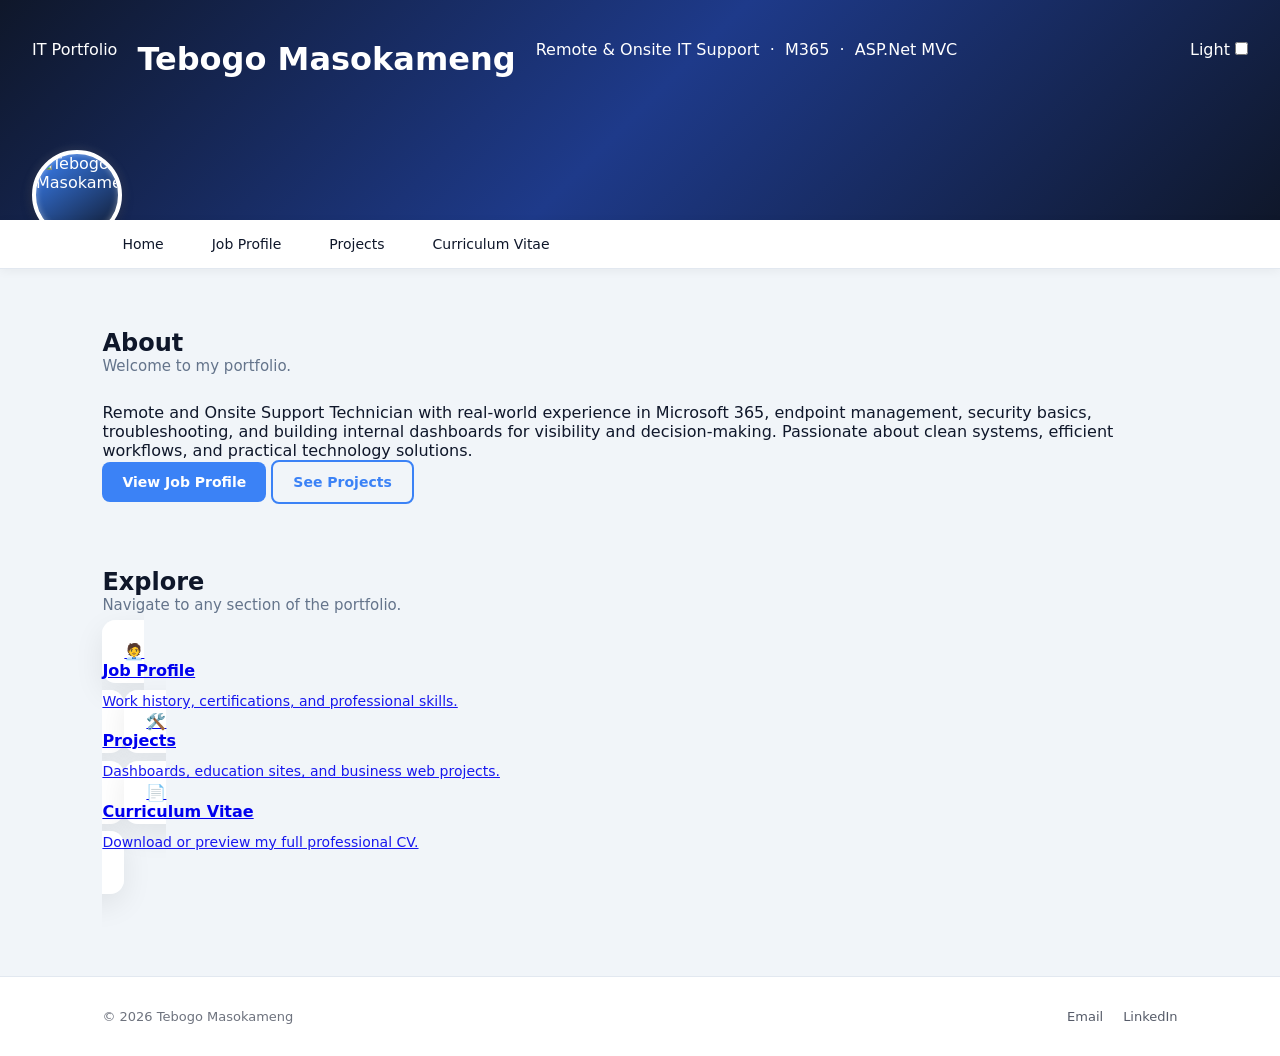
==== index.html @ 049979c5 "Update index.html" ====
<!DOCTYPE html>
<html lang="en">
<head>
  <meta charset="UTF-8" />
  <meta name="viewport" content="width=device-width, initial-scale=1.0" />
  <title>Tebogo Masokameng | IT Portfolio</title>
  <link rel="stylesheet" href="style.css" />
</head>
<body>

  <!-- BANNER -->
  <header class="banner">
    <div class="banner-overlay">
      <div class="banner-content">
        <span class="banner-label">IT Portfolio</span>
        <h1>Tebogo Masokameng</h1>
        <p class="banner-subtitle">Remote &amp; Onsite IT Support &nbsp;·&nbsp; M365 &nbsp;·&nbsp; ASP.Net MVC</p>
      </div>

      <!-- Theme Toggle -->
      <div class="toggle-wrap">
        <span class="toggle-label">Light</span>
        <label class="theme-switch" aria-label="Toggle light mode">
          <input type="checkbox" id="themeToggle" />
          <span class="switch-track"></span>
          <span class="switch-thumb"></span>
        </label>
      </div>
    </div>

    <!-- Profile Picture -->
    <div class="profile-pic-wrap">
      <img src="assets/images/profile.jpg" alt="Tebogo Masokameng" class="profile-pic" />
    </div>
  </header>

  <!-- NAVIGATION -->
  <nav class="main-nav">
    <div class="nav-inner">
      <ul>
        <li><a href="index.html" class="active">Home</a></li>
        <li><a href="Job Profile.html">Job Profile</a></li>
        <li><a href="Projects.html">Projects</a></li>
        <li><a href="Curriculum Vitae.html">Curriculum Vitae</a></li>
      </ul>
    </div>
  </nav>

  <!-- MAIN -->
  <main>

    <!-- About -->
    <section class="section">
      <div class="section-header">
        <h2>About</h2>
        <div class="section-line"></div>
      </div>
      <p class="section-intro">Welcome to my portfolio.</p>

      <div class="about-card fade-in">
        <p>
          Remote and Onsite Support Technician with real-world experience in Microsoft 365,
          endpoint management, security basics, troubleshooting, and building internal dashboards
          for visibility and decision-making. Passionate about clean systems, efficient workflows,
          and practical technology solutions.
        </p>
        <div class="about-links">
          <a href="Job Profile.html" class="btn btn-primary">View Job Profile</a>
          <a href="Projects.html" class="btn btn-secondary">See Projects</a>
        </div>
      </div>
    </section>

    <!-- Quick Navigation -->
    <section class="section">
      <div class="section-header">
        <h2>Explore</h2>
        <div class="section-line"></div>
      </div>
      <p class="section-intro">Navigate to any section of the portfolio.</p>

      <div class="nav-cards">
        <a href="Job Profile.html" class="card nav-card fade-in">
          <span class="nav-card-icon">🧑‍💼</span>
          <h4>Job Profile</h4>
          <p>Work history, certifications, and professional skills.</p>
        </a>
        <a href="Projects.html" class="card nav-card fade-in">
          <span class="nav-card-icon">🛠️</span>
          <h4>Projects</h4>
          <p>Dashboards, education sites, and business web projects.</p>
        </a>
        <a href="Curriculum Vitae.html" class="card nav-card fade-in">
          <span class="nav-card-icon">📄</span>
          <h4>Curriculum Vitae</h4>
          <p>Download or preview my full professional CV.</p>
        </a>
      </div>
    </section>

  </main>

  <!-- FOOTER -->
  <footer>
    <div class="footer-content">
      <p>© 2026 Tebogo Masokameng</p>
      <div class="footer-links">
        <a href="mailto:tmasoks87@gmail.com">Email</a>
        <a href="https://linkedin.com/in/yourprofile" target="_blank">LinkedIn</a>
      </div>
    </div>
  </footer>

  <script src="script.js"></script>
</body>
</html>
---- style.css ----
:root {
  --bg-light: #f1f5f9;
  --bg-dark: #0b1220;
  --card-light: #ffffff;
  --card-dark: #141c2f;
  --text-light: #0f172a;
  --text-dark: #e5e7eb;
  --text-muted-light: #64748b;
  --text-muted-dark: #94a3b8;
  --accent: #3b82f6;
  --accent-hover: #2563eb;
  --accent-glow: rgba(59, 130, 246, 0.35);
  --border-light: #e2e8f0;
  --border-dark: #1e293b;
}

/* RESET */
* {
  margin: 0;
  padding: 0;
  box-sizing: border-box;
  font-family: "Segoe UI", system-ui, sans-serif;
}

html {
  scroll-behavior: smooth;
}

body {
  background: var(--bg-light);
  color: var(--text-light);
  transition: background 0.3s, color 0.3s;
}

body.dark {
  background: var(--bg-dark);
  color: var(--text-dark);
}

/* BANNER HEADER */
.banner {
  position: relative;
  height: 220px;
  background: linear-gradient(135deg, #0f172a, #1e3a8a, #0f172a);
  color: white;
}

.banner-overlay {
  position: relative;
  height: 100%;
  padding: 40px 32px 0 32px;
  display: flex;
  align-items: flex-start;
  justify-content: space-between;
}

.banner-content {
  display: flex;
  align-items: flex-start;
  gap: 20px;
}

.banner-text h1,
.banner-text span {
  opacity: 0;
}

/* ANIMATION */
@keyframes slideIn {
  0% { transform: translateY(20px); opacity: 0; }
  100% { transform: translateY(0); opacity: 1; }
}

.animate-slide {
  animation: slideIn 0.8s forwards;
}

.animate-slide.delay {
  animation-delay: 0.3s;
}

/* THEME TOGGLE */
.theme-toggle {
  background: rgba(255,255,255,0.2);
  border: 1px solid rgba(255,255,255,0.3);
  color: white;
  border-radius: 50%;
  padding: 8px 10px;
  cursor: pointer;
  font-size: 18px;
  transition: background 0.2s;
}

.theme-toggle:hover {
  background: rgba(255,255,255,0.3);
}

/* PROFILE PIC WITH SHIMMER */
.profile-pic {
  position: absolute;
  bottom: -20px;
  left: 32px;
  width: 90px;
  height: 90px;
  border-radius: 50%;
  object-fit: cover;
  border: 4px solid white;
  box-shadow:
    0 4px 12px rgba(0,0,0,0.3),
    inset 0 0 6px rgba(255,255,255,0.4),
    0 0 12px rgba(255,255,255,0.15);
  background: linear-gradient(145deg, #3b82f6, #0f172a);
  transition: transform 0.3s ease, box-shadow 0.3s ease;
}

.profile-pic:hover {
  transform: scale(1.1) rotate(3deg);
  box-shadow:
    0 4px 22px rgba(59, 130, 246, 0.7),
    inset 0 0 14px rgba(255,255,255,0.6),
    0 0 22px rgba(59,130,246,0.35);
}

/* NAVIGATION */
.main-nav {
  background: var(--card-light);
  border-bottom: 1px solid var(--border-light);
  padding: 0 8%;
  position: sticky;
  top: 0;
  z-index: 100;
  box-shadow: 0 2px 10px rgba(0,0,0,0.05);
}

body.dark .main-nav {
  background: var(--card-dark);
  border-bottom: 1px solid var(--border-dark);
  box-shadow: 0 2px 10px rgba(0,0,0,0.3);
}

.main-nav ul {
  display: flex;
  list-style: none;
  gap: 8px;
  padding: 0;
  margin: 0;
}

.main-nav a {
  display: block;
  padding: 16px 20px;
  text-decoration: none;
  color: var(--text-light);
  font-weight: 500;
  font-size: 14px;
  transition: color 0.2s, background 0.2s;
  border-radius: 8px 8px 0 0;
}

body.dark .main-nav a {
  color: var(--text-dark);
}

.main-nav a:hover {
  color: var(--accent);
  background: rgba(59, 130, 246, 0.08);
}

/* MAIN */
main {
  padding: 60px 8% 40px;
}

/* SECTION */
.section {
  margin-bottom: 64px;
}

.section > h2 {
  font-size: 24px;
  font-weight: 700;
  margin-bottom: 8px;
  color: var(--accent);
  letter-spacing: -0.5px;
}

.section-intro {
  font-size: 15px;
  color: var(--text-muted-light);
  margin-bottom: 28px;
}

body.dark .section-intro {
  color: var(--text-muted-dark);
}

/* SUBSECTION */
.subsection {
  margin-bottom: 36px;
}

.subsection h3 {
  font-size: 16px;
  font-weight: 600;
  margin-bottom: 16px;
  padding-bottom: 8px;
  border-bottom: 2px solid var(--border-light);
  color: var(--text-light);
}

body.dark .subsection h3 {
  border-bottom-color: var(--border-dark);
  color: var(--text-dark);
}

/* GRID */
.grid {
  display: grid;
  grid-template-columns: repeat(auto-fit, minmax(280px, 1fr));
  gap: 24px;
}

.grid-small {
  grid-template-columns: repeat(auto-fit, minmax(200px, 1fr));
}

/* CARD */
.card {
  background: var(--card-light);
  border-radius: 14px;
  padding: 22px;
  box-shadow:
    0 10px 30px rgba(0,0,0,0.08),
    inset 0 1px 0 rgba(255,255,255,0.6);
  transition: transform 0.2s, box-shadow 0.2s;
}

body.dark .card {
  background: var(--card-dark);
  box-shadow:
    0 10px 30px rgba(0,0,0,0.6),
    inset 0 1px 0 rgba(255,255,255,0.05);
}

.card:hover {
  transform: translateY(-4px);
  box-shadow:
    0 0 0 1px var(--accent),
    0 12px 40px var(--accent-glow);
}

.card h4 {
  margin-bottom: 10px;
  font-size: 16px;
  font-weight: 600;
}

.card p {
  font-size: 14px;
  line-height: 1.6;
  opacity: 0.9;
}

.card .meta {
  display: block;
  font-size: 13px;
  color: var(--text-muted-light);
  margin-bottom: 8px;
}

body.dark .card .meta {
  color: var(--text-muted-dark);
}

/* LINKS */
.card-links {
  margin-top: 14px;
  display: flex;
  flex-wrap: wrap;
  gap: 12px;
}

.card-links a {
  color: var(--accent);
  text-decoration: none;
  font-weight: 600;
  font-size: 14px;
  transition: color 0.2s;
}

.card-links a:hover {
  color: var(--accent-hover);
}

/* BUTTONS */
.btn {
  display: inline-flex;
  align-items: center;
  gap: 8px;
  padding: 12px 20px;
  border-radius: 8px;
  font-weight: 600;
  font-size: 14px;
  text-decoration: none;
  transition: all 0.2s;
}

.btn-primary {
  background: var(--accent);
  color: white;
}

.btn-primary:hover {
  background: var(--accent-hover);
  transform: translateY(-2px);
  box-shadow: 0 4px 12px var(--accent-glow);
}

.btn-secondary {
  background: transparent;
  color: var(--accent);
  border: 2px solid var(--accent);
}

.btn-secondary:hover {
  background: var(--accent);
  color: white;
}

/* CERTIFICATION CARDS */
.cert-card {
  text-align: center;
  padding: 28px 20px;
}

.cert-icon {
  font-size: 32px;
  margin-bottom: 12px;
}

.cert-card h4 {
  font-size: 14px;
  margin-bottom: 6px;
}

/* SKILLS */
.skills-grid {
  display: flex;
  flex-wrap: wrap;
  gap: 10px;
}

.skill-tag {
  background: var(--card-light);
  border: 1px solid var(--border-light);
  padding: 8px 16px;
  border-radius: 20px;
  font-size: 13px;
  font-weight: 500;
  transition: all 0.2s;
}

body.dark .skill-tag {
  background: var(--card-dark);
  border-color: var(--border-dark);
}

.skill-tag:hover {
  border-color: var(--accent);
  color: var(--accent);
  transform: translateY(-2px);
}

/* TIMELINE */
.timeline {
  position: relative;
  padding-left: 28px;
}

.timeline::before {
  content: '';
  position: absolute;
  left: 8px;
  top: 0;
  bottom: 0;
  width: 2px;
  background: var(--border-light);
}

body.dark .timeline::before {
  background: var(--border-dark);
}

.timeline-item {
  position: relative;
  margin-bottom: 24px;
}

.timeline-marker {
  position: absolute;
  left: -24px;
  top: 24px;
  width: 14px;
  height: 14px;
  background: var(--accent);
  border-radius: 50%;
  border: 3px solid var(--bg-light);
}

body.dark .timeline-marker {
  border-color: var(--bg-dark);
}

/* CV SECTION */
.cv-container {
  display: grid;
  grid-template-columns: 1fr 1fr;
  gap: 32px;
  align-items: start;
}

@media (max-width: 900px) {
  .cv-container {
    grid-template-columns: 1fr;
  }
}

.cv-preview {
  background: var(--card-light);
  border-radius: 14px;
  overflow: hidden;
  box-shadow: 0 10px 30px rgba(0,0,0,0.08);
  aspect-ratio: 8.5 / 11;
}

body.dark .cv-preview {
  background: var(--card-dark);
}

.cv-preview iframe {
  width: 100%;
  height: 100%;
  border: none;
}

.cv-actions .card {
  height: 100%;
  display: flex;
  flex-direction: column;
  justify-content: center;
}

.cv-actions .card-links {
  flex-direction: column;
}

/* FOOTER */
footer {
  background: var(--card-light);
  border-top: 1px solid var(--border-light);
  padding: 32px 8%;
}

body.dark footer {
  background: var(--card-dark);
  border-top-color: var(--border-dark);
}

.footer-content {
  display: flex;
  justify-content: space-between;
  align-items: center;
  flex-wrap: wrap;
  gap: 16px;
}

footer p {
  font-size: 13px;
  opacity: 0.6;
}

.footer-links {
  display: flex;
  gap: 20px;
}

.footer-links a {
  color: var(--text-light);
  text-decoration: none;
  font-size: 13px;
  opacity: 0.7;
  transition: opacity 0.2s, color 0.2s;
}

body.dark .footer-links a {
  color: var(--text-dark);
}

.footer-links a:hover {
  opacity: 1;
  color: var(--accent);
}

/* RESPONSIVE */
@media (max-width: 600px) {
  .banner-overlay {
    padding: 24px 20px 0;
  }

  .profile-pic {
    left: 20px;
    width: 70px;
    height: 70px;
  }

  main {
    padding: 50px 5% 30px;
  }

  .main-nav {
    padding: 0 5%;
  }

  .main-nav ul {
    justify-content: center;
  }

  .main-nav a {
    padding: 12px 14px;
    font-size: 13px;
  }

  .footer-content {
    flex-direction: column;
    text-align: center;
  }
}
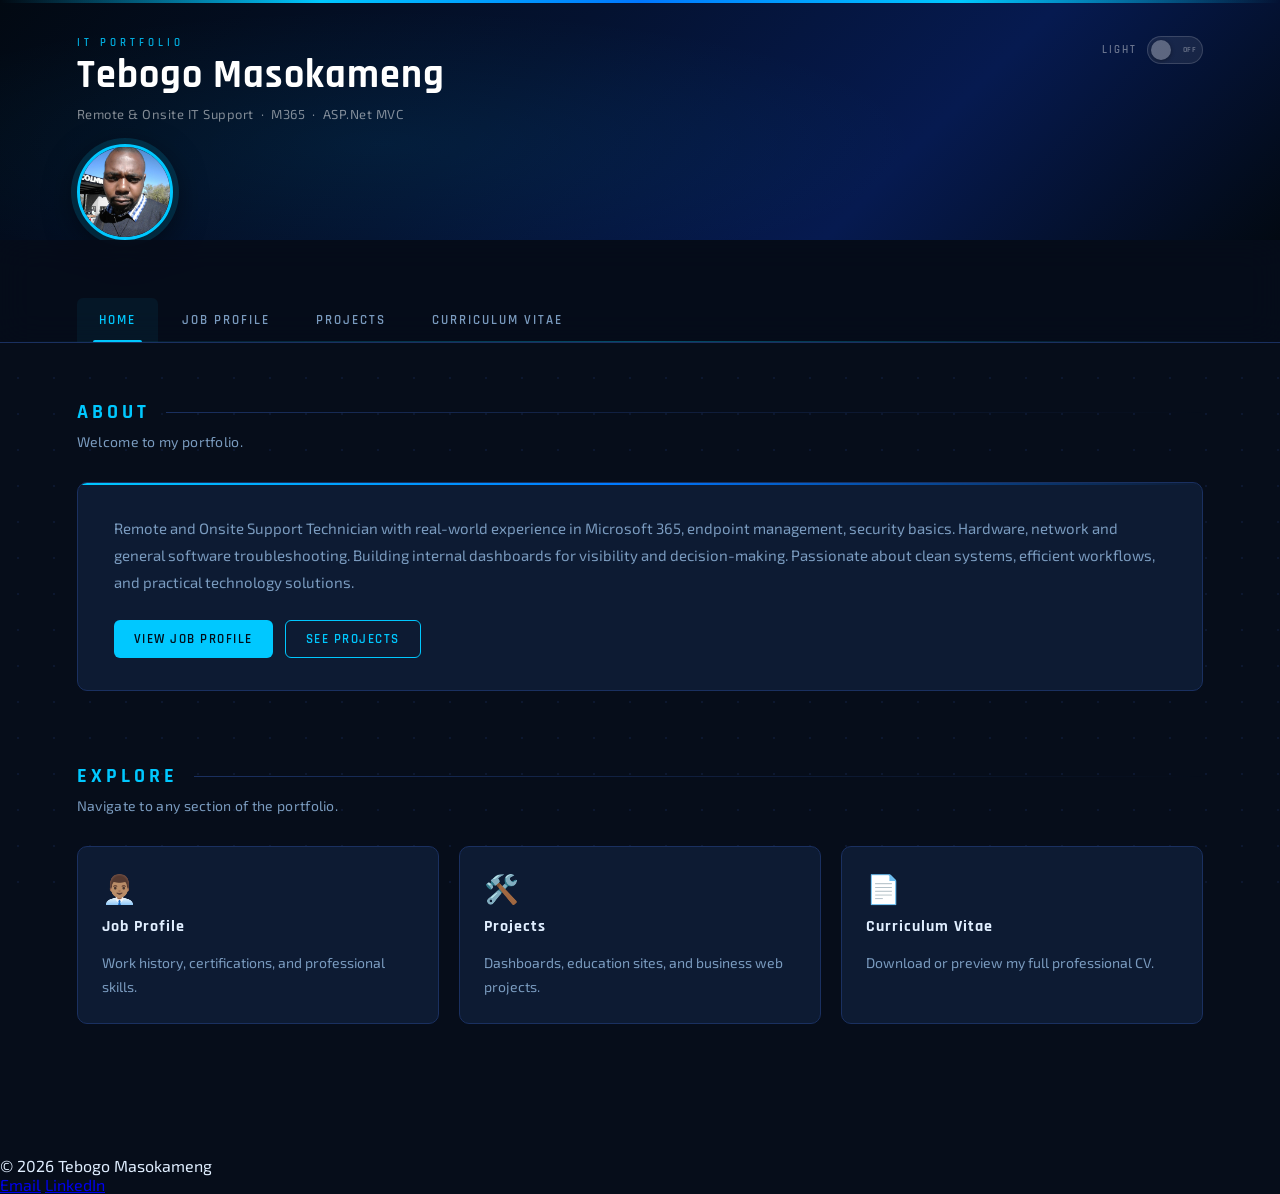
==== commit 144a2b5e: "Update index.html" ====
--- a/index.html
+++ b/index.html
@@ -60,7 +60,7 @@
       <div class="about-card fade-in">
         <p>
           Remote and Onsite Support Technician with real-world experience in Microsoft 365,
-          endpoint management, security basics, troubleshooting, and building internal dashboards
+          endpoint management, security basics. Hardware, network and general software troubleshooting. Building internal dashboards
           for visibility and decision-making. Passionate about clean systems, efficient workflows,
           and practical technology solutions.
         </p>
@@ -81,7 +81,7 @@
 
       <div class="nav-cards">
         <a href="Job Profile.html" class="card nav-card fade-in">
-          <span class="nav-card-icon">🧑‍💼</span>
+          <span class="nav-card-icon">👨🏽‍💼</span>
           <h4>Job Profile</h4>
           <p>Work history, certifications, and professional skills.</p>
         </a>
@@ -106,7 +106,7 @@
       <p>© 2026 Tebogo Masokameng</p>
       <div class="footer-links">
         <a href="mailto:tmasoks87@gmail.com">Email</a>
-        <a href="https://linkedin.com/in/yourprofile" target="_blank">LinkedIn</a>
+        <a href="https://www.linkedin.com/in/tebogo-masokameng-768700" target="_blank">LinkedIn</a>
       </div>
     </div>
   </footer>
--- a/style.css
+++ b/style.css
@@ -1,349 +1,602 @@
+@import url('https://fonts.googleapis.com/css2?family=Rajdhani:wght@400;500;600;700&family=Exo+2:wght@300;400;500;600&display=swap');
+
+/* ============================================================
+   CSS VARIABLES
+   ============================================================ */
 :root {
-  --bg-light: #f1f5f9;
-  --bg-dark: #0b1220;
-  --card-light: #ffffff;
-  --card-dark: #141c2f;
-  --text-light: #0f172a;
-  --text-dark: #e5e7eb;
-  --text-muted-light: #64748b;
-  --text-muted-dark: #94a3b8;
-  --accent: #3b82f6;
-  --accent-hover: #2563eb;
-  --accent-glow: rgba(59, 130, 246, 0.35);
-  --border-light: #e2e8f0;
-  --border-dark: #1e293b;
-}
-
-/* RESET */
-* {
+  /* Dark (default) */
+  --bg:           #060d1a;
+  --bg-2:         #0a1628;
+  --bg-3:         #0f1f3d;
+  --surface:      #0d1b33;
+  --surface-2:    #122040;
+  --border:       #1a3060;
+  --border-glow:  #00c8ff44;
+
+  --text:         #e0eeff;
+  --text-muted:   #7a9bbf;
+  --text-dim:     #3d6080;
+
+  --accent:       #00c8ff;
+  --accent-2:     #0077ff;
+  --accent-glow:  rgba(0, 200, 255, 0.18);
+  --accent-glow2: rgba(0, 200, 255, 0.06);
+
+  --nav-bg:       rgba(6, 13, 26, 0.92);
+  --card-bg:      #0d1b33;
+  --card-border:  #1a3060;
+
+  --toggle-track: #1a3060;
+
+  --shadow:       0 8px 32px rgba(0, 0, 0, 0.6);
+  --shadow-glow:  0 0 24px rgba(0, 200, 255, 0.15);
+}
+
+body.light {
+  --bg:           #f0f4fc;
+  --bg-2:         #e4eaf8;
+  --bg-3:         #d8e2f5;
+  --surface:      #ffffff;
+  --surface-2:    #f5f8ff;
+  --border:       #c2d0e8;
+  --border-glow:  #0077ff33;
+
+  --text:         #0a1628;
+  --text-muted:   #4a6280;
+  --text-dim:     #8aa0bf;
+
+  --accent:       #0062cc;
+  --accent-2:     #0040aa;
+  --accent-glow:  rgba(0, 98, 204, 0.12);
+  --accent-glow2: rgba(0, 98, 204, 0.05);
+
+  --nav-bg:       rgba(240, 244, 252, 0.95);
+  --card-bg:      #ffffff;
+  --card-border:  #c2d0e8;
+
+  --toggle-track: #c2d0e8;
+
+  --shadow:       0 8px 32px rgba(0, 40, 100, 0.1);
+  --shadow-glow:  0 0 24px rgba(0, 98, 204, 0.08);
+}
+
+/* ============================================================
+   RESET & BASE
+   ============================================================ */
+*, *::before, *::after {
   margin: 0;
   padding: 0;
   box-sizing: border-box;
-  font-family: "Segoe UI", system-ui, sans-serif;
 }
 
 html {
   scroll-behavior: smooth;
+  font-size: 16px;
 }
 
 body {
-  background: var(--bg-light);
-  color: var(--text-light);
-  transition: background 0.3s, color 0.3s;
-}
-
-body.dark {
-  background: var(--bg-dark);
-  color: var(--text-dark);
-}
-
-/* BANNER HEADER */
+  font-family: 'Exo 2', sans-serif;
+  background: var(--bg);
+  color: var(--text);
+  min-height: 100vh;
+  transition: background 0.35s ease, color 0.35s ease;
+  overflow-x: hidden;
+}
+
+/* Subtle dot grid background texture */
+body::before {
+  content: '';
+  position: fixed;
+  inset: 0;
+  background-image: radial-gradient(circle, var(--border) 1px, transparent 1px);
+  background-size: 36px 36px;
+  opacity: 0.3;
+  pointer-events: none;
+  z-index: 0;
+}
+
+/* ============================================================
+   HEADER / BANNER
+   ============================================================ */
 .banner {
   position: relative;
-  height: 220px;
-  background: linear-gradient(135deg, #0f172a, #1e3a8a, #0f172a);
-  color: white;
+  height: 240px;
+  background: linear-gradient(135deg, #020912 0%, #041230 40%, #061a50 70%, #020912 100%);
+  overflow: visible;
+  z-index: 10;
+}
+
+.banner::before {
+  content: '';
+  position: absolute;
+  top: 0;
+  left: 0;
+  right: 0;
+  height: 3px;
+  background: linear-gradient(90deg, transparent, #00c8ff, #0077ff, #00c8ff, transparent);
+}
+
+.banner::after {
+  content: '';
+  position: absolute;
+  inset: 0;
+  background: radial-gradient(ellipse 60% 80% at 30% 60%, rgba(0,200,255,0.07), transparent 70%);
+  pointer-events: none;
 }
 
 .banner-overlay {
   position: relative;
   height: 100%;
-  padding: 40px 32px 0 32px;
+  padding: 36px 6% 0;
   display: flex;
   align-items: flex-start;
   justify-content: space-between;
+  z-index: 2;
+  overflow: visible;
 }
 
 .banner-content {
   display: flex;
-  align-items: flex-start;
-  gap: 20px;
-}
-
-.banner-text h1,
-.banner-text span {
-  opacity: 0;
-}
-
-/* ANIMATION */
-@keyframes slideIn {
-  0% { transform: translateY(20px); opacity: 0; }
-  100% { transform: translateY(0); opacity: 1; }
-}
-
-.animate-slide {
-  animation: slideIn 0.8s forwards;
-}
-
-.animate-slide.delay {
-  animation-delay: 0.3s;
-}
-
-/* THEME TOGGLE */
-.theme-toggle {
-  background: rgba(255,255,255,0.2);
-  border: 1px solid rgba(255,255,255,0.3);
-  color: white;
-  border-radius: 50%;
-  padding: 8px 10px;
-  cursor: pointer;
-  font-size: 18px;
-  transition: background 0.2s;
-}
-
-.theme-toggle:hover {
-  background: rgba(255,255,255,0.3);
-}
-
-/* PROFILE PIC WITH SHIMMER */
+  flex-direction: column;
+  gap: 6px;
+}
+
+.banner-label {
+  font-family: 'Rajdhani', sans-serif;
+  font-size: 11px;
+  font-weight: 600;
+  letter-spacing: 4px;
+  text-transform: uppercase;
+  color: #00c8ff;
+  opacity: 0.85;
+}
+
+.banner-content h1 {
+  font-family: 'Rajdhani', sans-serif;
+  font-size: clamp(26px, 4vw, 40px);
+  font-weight: 700;
+  color: #ffffff;
+  letter-spacing: 1px;
+  line-height: 1;
+  animation: slideDown 0.7s ease forwards;
+}
+
+.banner-subtitle {
+  font-size: 13px;
+  font-weight: 400;
+  color: rgba(255,255,255,0.5);
+  letter-spacing: 0.5px;
+  margin-top: 4px;
+  animation: slideDown 0.7s 0.2s ease both;
+}
+
+@keyframes slideDown {
+  from { opacity: 0; transform: translateY(-14px); }
+  to   { opacity: 1; transform: translateY(0); }
+}
+
+/* ============================================================
+   PROFILE PICTURE
+   ============================================================ */
+.profile-pic-wrap {
+  position: absolute;
+  bottom: 0px;
+  left: 6%;
+  z-index: 20;
+}
+
 .profile-pic {
-  position: absolute;
-  bottom: -20px;
-  left: 32px;
-  width: 90px;
-  height: 90px;
+  width: 96px;
+  height: 96px;
   border-radius: 50%;
   object-fit: cover;
-  border: 4px solid white;
-  box-shadow:
-    0 4px 12px rgba(0,0,0,0.3),
-    inset 0 0 6px rgba(255,255,255,0.4),
-    0 0 12px rgba(255,255,255,0.15);
-  background: linear-gradient(145deg, #3b82f6, #0f172a);
+  border: 3px solid #00c8ff;
+  box-shadow: 0 0 0 6px rgba(0,200,255,0.15), 0 8px 32px rgba(0,0,0,0.6);
+  background: #0f1f3d;
+  display: block;
   transition: transform 0.3s ease, box-shadow 0.3s ease;
 }
 
 .profile-pic:hover {
-  transform: scale(1.1) rotate(3deg);
-  box-shadow:
-    0 4px 22px rgba(59, 130, 246, 0.7),
-    inset 0 0 14px rgba(255,255,255,0.6),
-    0 0 22px rgba(59,130,246,0.35);
-}
-
-/* NAVIGATION */
+  transform: scale(1.07);
+  box-shadow: 0 0 0 8px rgba(0,200,255,0.25), 0 0 32px rgba(0,200,255,0.35);
+}
+
+/* ============================================================
+   THEME TOGGLE — ON/OFF SWITCH
+   ============================================================ */
+.toggle-wrap {
+  display: flex;
+  align-items: center;
+  gap: 10px;
+}
+
+.toggle-label {
+  font-family: 'Rajdhani', sans-serif;
+  font-size: 11px;
+  font-weight: 600;
+  letter-spacing: 2px;
+  text-transform: uppercase;
+  color: rgba(255,255,255,0.4);
+  user-select: none;
+}
+
+.theme-switch {
+  position: relative;
+  width: 56px;
+  height: 28px;
+  cursor: pointer;
+  display: inline-block;
+}
+
+.theme-switch input {
+  opacity: 0;
+  width: 0;
+  height: 0;
+  position: absolute;
+}
+
+.switch-track {
+  position: absolute;
+  inset: 0;
+  background: rgba(255,255,255,0.08);
+  border: 1px solid rgba(255,255,255,0.15);
+  border-radius: 14px;
+  transition: all 0.3s ease;
+}
+
+.switch-track::before {
+  content: 'OFF';
+  position: absolute;
+  right: 6px;
+  top: 50%;
+  transform: translateY(-50%);
+  font-family: 'Rajdhani', sans-serif;
+  font-size: 8px;
+  font-weight: 700;
+  letter-spacing: 0.5px;
+  color: rgba(255,255,255,0.3);
+  transition: opacity 0.3s;
+}
+
+.theme-switch input:checked + .switch-track {
+  background: rgba(0,200,255,0.15);
+  border-color: rgba(0,200,255,0.5);
+}
+
+.theme-switch input:checked + .switch-track::before {
+  content: 'ON';
+  left: 6px;
+  right: auto;
+  color: rgba(0,200,255,0.8);
+}
+
+.switch-thumb {
+  position: absolute;
+  top: 4px;
+  left: 4px;
+  width: 20px;
+  height: 20px;
+  border-radius: 50%;
+  background: rgba(255,255,255,0.3);
+  transition: transform 0.3s ease, background 0.3s ease, box-shadow 0.3s ease;
+  box-shadow: 0 1px 4px rgba(0,0,0,0.4);
+}
+
+.theme-switch input:checked + .switch-track + .switch-thumb {
+  transform: translateX(28px);
+  background: #00c8ff;
+  box-shadow: 0 0 10px rgba(0,200,255,0.6);
+}
+
+/* ============================================================
+   NAVIGATION
+   ============================================================ */
 .main-nav {
-  background: var(--card-light);
-  border-bottom: 1px solid var(--border-light);
-  padding: 0 8%;
   position: sticky;
   top: 0;
   z-index: 100;
-  box-shadow: 0 2px 10px rgba(0,0,0,0.05);
-}
-
-body.dark .main-nav {
-  background: var(--card-dark);
-  border-bottom: 1px solid var(--border-dark);
-  box-shadow: 0 2px 10px rgba(0,0,0,0.3);
+  background: var(--nav-bg);
+  backdrop-filter: blur(16px);
+  -webkit-backdrop-filter: blur(16px);
+  border-bottom: 1px solid var(--border);
+  padding: 0 6%;
+  transition: background 0.35s, border-color 0.35s;
+}
+
+.main-nav::after {
+  content: '';
+  position: absolute;
+  bottom: 0;
+  left: 0;
+  right: 0;
+  height: 1px;
+  background: linear-gradient(90deg, transparent, var(--accent), transparent);
+  opacity: 0.35;
+}
+
+.nav-inner {
+  display: flex;
+  align-items: flex-end;
+  padding-top: 58px;
 }
 
 .main-nav ul {
   display: flex;
   list-style: none;
-  gap: 8px;
-  padding: 0;
-  margin: 0;
+  gap: 2px;
 }
 
 .main-nav a {
   display: block;
-  padding: 16px 20px;
+  padding: 14px 22px;
   text-decoration: none;
-  color: var(--text-light);
-  font-weight: 500;
+  color: var(--text-muted);
+  font-family: 'Rajdhani', sans-serif;
+  font-weight: 600;
+  font-size: 13px;
+  letter-spacing: 2px;
+  text-transform: uppercase;
+  transition: color 0.2s, background 0.2s;
+  border-radius: 6px 6px 0 0;
+  position: relative;
+}
+
+.main-nav a::after {
+  content: '';
+  position: absolute;
+  bottom: 0;
+  left: 20%;
+  right: 20%;
+  height: 2px;
+  background: var(--accent);
+  transform: scaleX(0);
+  transition: transform 0.2s ease;
+  border-radius: 2px 2px 0 0;
+}
+
+.main-nav a:hover,
+.main-nav a.active {
+  color: var(--accent);
+  background: var(--accent-glow2);
+}
+
+.main-nav a:hover::after,
+.main-nav a.active::after {
+  transform: scaleX(1);
+}
+
+/* ============================================================
+   MAIN CONTENT
+   ============================================================ */
+main {
+  position: relative;
+  z-index: 1;
+  padding: 56px 6% 60px;
+  max-width: 1280px;
+  margin: 0 auto;
+}
+
+/* ============================================================
+   SECTION
+   ============================================================ */
+.section {
+  margin-bottom: 72px;
+}
+
+.section-header {
+  display: flex;
+  align-items: center;
+  gap: 16px;
+  margin-bottom: 8px;
+}
+
+.section-header h2 {
+  font-family: 'Rajdhani', sans-serif;
+  font-size: 20px;
+  font-weight: 700;
+  letter-spacing: 4px;
+  text-transform: uppercase;
+  color: var(--accent);
+  white-space: nowrap;
+}
+
+.section-line {
+  flex: 1;
+  height: 1px;
+  background: linear-gradient(90deg, var(--border), transparent);
+}
+
+.section-intro {
   font-size: 14px;
-  transition: color 0.2s, background 0.2s;
-  border-radius: 8px 8px 0 0;
-}
-
-body.dark .main-nav a {
-  color: var(--text-dark);
-}
-
-.main-nav a:hover {
-  color: var(--accent);
-  background: rgba(59, 130, 246, 0.08);
-}
-
-/* MAIN */
-main {
-  padding: 60px 8% 40px;
-}
-
-/* SECTION */
-.section {
-  margin-bottom: 64px;
-}
-
-.section > h2 {
-  font-size: 24px;
-  font-weight: 700;
-  margin-bottom: 8px;
-  color: var(--accent);
-  letter-spacing: -0.5px;
-}
-
-.section-intro {
-  font-size: 15px;
-  color: var(--text-muted-light);
-  margin-bottom: 28px;
-}
-
-body.dark .section-intro {
-  color: var(--text-muted-dark);
-}
-
-/* SUBSECTION */
+  color: var(--text-muted);
+  margin-bottom: 32px;
+  letter-spacing: 0.3px;
+}
+
+/* ============================================================
+   SUBSECTION
+   ============================================================ */
 .subsection {
-  margin-bottom: 36px;
+  margin-bottom: 40px;
 }
 
 .subsection h3 {
-  font-size: 16px;
+  font-family: 'Rajdhani', sans-serif;
+  font-size: 12px;
   font-weight: 600;
-  margin-bottom: 16px;
-  padding-bottom: 8px;
-  border-bottom: 2px solid var(--border-light);
-  color: var(--text-light);
-}
-
-body.dark .subsection h3 {
-  border-bottom-color: var(--border-dark);
-  color: var(--text-dark);
-}
-
-/* GRID */
+  letter-spacing: 3px;
+  text-transform: uppercase;
+  color: var(--text-muted);
+  margin-bottom: 20px;
+  padding-bottom: 10px;
+  border-bottom: 1px solid var(--border);
+}
+
+/* ============================================================
+   GRID
+   ============================================================ */
 .grid {
   display: grid;
   grid-template-columns: repeat(auto-fit, minmax(280px, 1fr));
-  gap: 24px;
+  gap: 20px;
 }
 
 .grid-small {
-  grid-template-columns: repeat(auto-fit, minmax(200px, 1fr));
-}
-
-/* CARD */
+  grid-template-columns: repeat(auto-fit, minmax(180px, 1fr));
+}
+
+/* ============================================================
+   CARD
+   ============================================================ */
 .card {
-  background: var(--card-light);
-  border-radius: 14px;
-  padding: 22px;
-  box-shadow:
-    0 10px 30px rgba(0,0,0,0.08),
-    inset 0 1px 0 rgba(255,255,255,0.6);
-  transition: transform 0.2s, box-shadow 0.2s;
-}
-
-body.dark .card {
-  background: var(--card-dark);
-  box-shadow:
-    0 10px 30px rgba(0,0,0,0.6),
-    inset 0 1px 0 rgba(255,255,255,0.05);
+  background: var(--card-bg);
+  border: 1px solid var(--card-border);
+  border-radius: 10px;
+  padding: 24px;
+  transition: transform 0.22s ease, box-shadow 0.22s ease, border-color 0.22s ease;
+  position: relative;
+  overflow: hidden;
+}
+
+.card::before {
+  content: '';
+  position: absolute;
+  top: 0;
+  left: 0;
+  right: 0;
+  height: 2px;
+  background: linear-gradient(90deg, transparent, var(--accent), transparent);
+  opacity: 0;
+  transition: opacity 0.22s;
 }
 
 .card:hover {
   transform: translateY(-4px);
-  box-shadow:
-    0 0 0 1px var(--accent),
-    0 12px 40px var(--accent-glow);
+  border-color: var(--accent);
+  box-shadow: var(--shadow-glow);
+}
+
+.card:hover::before {
+  opacity: 1;
 }
 
 .card h4 {
+  font-family: 'Rajdhani', sans-serif;
+  font-size: 16px;
+  font-weight: 700;
+  letter-spacing: 1px;
   margin-bottom: 10px;
-  font-size: 16px;
-  font-weight: 600;
+  color: var(--text);
 }
 
 .card p {
   font-size: 14px;
-  line-height: 1.6;
-  opacity: 0.9;
+  line-height: 1.7;
+  color: var(--text-muted);
 }
 
 .card .meta {
   display: block;
-  font-size: 13px;
-  color: var(--text-muted-light);
+  font-size: 11px;
+  font-weight: 600;
+  letter-spacing: 1.5px;
+  color: var(--accent);
+  opacity: 0.75;
   margin-bottom: 8px;
-}
-
-body.dark .card .meta {
-  color: var(--text-muted-dark);
-}
-
-/* LINKS */
+  text-transform: uppercase;
+  font-family: 'Rajdhani', sans-serif;
+}
+
+/* ============================================================
+   CARD LINKS / BUTTONS
+   ============================================================ */
 .card-links {
-  margin-top: 14px;
+  margin-top: 16px;
   display: flex;
   flex-wrap: wrap;
   gap: 12px;
 }
 
-.card-links a {
-  color: var(--accent);
-  text-decoration: none;
-  font-weight: 600;
-  font-size: 14px;
-  transition: color 0.2s;
-}
-
-.card-links a:hover {
-  color: var(--accent-hover);
-}
-
-/* BUTTONS */
 .btn {
   display: inline-flex;
   align-items: center;
   gap: 8px;
-  padding: 12px 20px;
-  border-radius: 8px;
+  padding: 10px 20px;
+  border-radius: 6px;
+  font-family: 'Rajdhani', sans-serif;
   font-weight: 600;
-  font-size: 14px;
+  font-size: 13px;
+  letter-spacing: 1.5px;
+  text-transform: uppercase;
   text-decoration: none;
-  transition: all 0.2s;
+  transition: all 0.2s ease;
+  cursor: pointer;
+  border: none;
 }
 
 .btn-primary {
   background: var(--accent);
-  color: white;
+  color: #000d1a;
 }
 
 .btn-primary:hover {
-  background: var(--accent-hover);
+  background: var(--accent-2);
+  color: #fff;
   transform: translateY(-2px);
-  box-shadow: 0 4px 12px var(--accent-glow);
+  box-shadow: 0 4px 16px var(--accent-glow);
 }
 
 .btn-secondary {
   background: transparent;
   color: var(--accent);
-  border: 2px solid var(--accent);
+  border: 1px solid var(--accent);
 }
 
 .btn-secondary:hover {
-  background: var(--accent);
-  color: white;
-}
-
-/* CERTIFICATION CARDS */
+  background: var(--accent-glow);
+  transform: translateY(-2px);
+}
+
+.card-link {
+  color: var(--accent);
+  text-decoration: none;
+  font-family: 'Rajdhani', sans-serif;
+  font-weight: 600;
+  font-size: 13px;
+  letter-spacing: 1px;
+  text-transform: uppercase;
+  transition: color 0.2s, opacity 0.2s;
+  opacity: 0.85;
+}
+
+.card-link:hover {
+  color: var(--accent-2);
+  opacity: 1;
+}
+
+/* ============================================================
+   CERT CARDS
+   ============================================================ */
 .cert-card {
   text-align: center;
-  padding: 28px 20px;
+  padding: 28px 16px;
 }
 
 .cert-icon {
-  font-size: 32px;
+  font-size: 28px;
   margin-bottom: 12px;
+  display: block;
 }
 
 .cert-card h4 {
-  font-size: 14px;
+  font-size: 13px;
   margin-bottom: 6px;
 }
 
-/* SKILLS */
+/* ============================================================
+   SKILL TAGS
+   ============================================================ */
 .skills-grid {
   display: flex;
   flex-wrap: wrap;
@@ -351,44 +604,43 @@
 }
 
 .skill-tag {
-  background: var(--card-light);
-  border: 1px solid var(--border-light);
-  padding: 8px 16px;
-  border-radius: 20px;
+  background: var(--surface);
+  border: 1px solid var(--border);
+  color: var(--text-muted);
+  padding: 7px 16px;
+  border-radius: 4px;
+  font-family: 'Rajdhani', sans-serif;
   font-size: 13px;
-  font-weight: 500;
+  font-weight: 600;
+  letter-spacing: 1px;
+  text-transform: uppercase;
   transition: all 0.2s;
-}
-
-body.dark .skill-tag {
-  background: var(--card-dark);
-  border-color: var(--border-dark);
+  cursor: default;
 }
 
 .skill-tag:hover {
   border-color: var(--accent);
   color: var(--accent);
+  background: var(--accent-glow2);
   transform: translateY(-2px);
 }
 
-/* TIMELINE */
+/* ============================================================
+   TIMELINE
+   ============================================================ */
 .timeline {
   position: relative;
-  padding-left: 28px;
+  padding-left: 32px;
 }
 
 .timeline::before {
   content: '';
   position: absolute;
-  left: 8px;
-  top: 0;
-  bottom: 0;
-  width: 2px;
-  background: var(--border-light);
-}
-
-body.dark .timeline::before {
-  background: var(--border-dark);
+  left: 7px;
+  top: 16px;
+  bottom: 16px;
+  width: 1px;
+  background: linear-gradient(to bottom, var(--accent), var(--border), transparent);
 }
 
 .timeline-item {
@@ -398,20 +650,19 @@
 
 .timeline-marker {
   position: absolute;
-  left: -24px;
-  top: 24px;
-  width: 14px;
-  height: 14px;
+  left: -28px;
+  top: 26px;
+  width: 12px;
+  height: 12px;
   background: var(--accent);
   border-radius: 50%;
-  border: 3px solid var(--bg-light);
-}
-
-body.dark .timeline-marker {
-  border-color: var(--bg-dark);
-}
-
-/* CV SECTION */
+  border: 2px solid var(--bg);
+  box-shadow: 0 0 8px var(--accent);
+}
+
+/* ============================================================
+   CV SECTION
+   ============================================================ */
 .cv-container {
   display: grid;
   grid-template-columns: 1fr 1fr;
@@ -419,22 +670,12 @@
   align-items: start;
 }
 
-@media (max-width: 900px) {
-  .cv-container {
-    grid-template-columns: 1fr;
-  }
-}
-
 .cv-preview {
-  background: var(--card-light);
-  border-radius: 14px;
+  background: var(--surface);
+  border: 1px solid var(--border);
+  border-radius: 10px;
   overflow: hidden;
-  box-shadow: 0 10px 30px rgba(0,0,0,0.08);
   aspect-ratio: 8.5 / 11;
-}
-
-body.dark .cv-preview {
-  background: var(--card-dark);
 }
 
 .cv-preview iframe {
@@ -444,77 +685,120 @@
 }
 
 .cv-actions .card {
-  height: 100%;
   display: flex;
   flex-direction: column;
   justify-content: center;
+  height: 100%;
 }
 
 .cv-actions .card-links {
   flex-direction: column;
 }
 
-/* FOOTER */
-footer {
-  background: var(--card-light);
-  border-top: 1px solid var(--border-light);
-  padding: 32px 8%;
-}
-
-body.dark footer {
-  background: var(--card-dark);
-  border-top-color: var(--border-dark);
-}
-
-.footer-content {
-  display: flex;
-  justify-content: space-between;
-  align-items: center;
+/* ============================================================
+   INDEX — HERO / ABOUT CARD
+   ============================================================ */
+.about-card {
+  background: var(--card-bg);
+  border: 1px solid var(--card-border);
+  border-radius: 10px;
+  padding: 32px 36px;
+  position: relative;
+  overflow: hidden;
+}
+
+.about-card::before {
+  content: '';
+  position: absolute;
+  top: 0; left: 0; right: 0;
+  height: 2px;
+  background: linear-gradient(90deg, var(--accent), var(--accent-2), transparent);
+}
+
+.about-card p {
+  font-size: 15px;
+  line-height: 1.8;
+  color: var(--text-muted);
+}
+
+.about-links {
+  margin-top: 24px;
+  display: flex;
+  gap: 12px;
   flex-wrap: wrap;
-  gap: 16px;
-}
-
-footer p {
-  font-size: 13px;
-  opacity: 0.6;
-}
-
-.footer-links {
-  display: flex;
+}
+
+/* Quick-nav cards on index */
+.nav-cards {
+  display: grid;
+  grid-template-columns: repeat(auto-fit, minmax(220px, 1fr));
   gap: 20px;
-}
-
-.footer-links a {
-  color: var(--text-light);
+  margin-top: 16px;
+}
+
+.nav-card {
+  display: flex;
+  flex-direction: column;
+  gap: 10px;
   text-decoration: none;
-  font-size: 13px;
-  opacity: 0.7;
-  transition: opacity 0.2s, color 0.2s;
-}
-
-body.dark .footer-links a {
-  color: var(--text-dark);
-}
-
-.footer-links a:hover {
+  color: inherit;
+}
+
+.nav-card-icon {
+  font-size: 28px;
+}
+
+.nav-card h4 {
+  margin-bottom: 4px !important;
+}
+
+/* ============================================================
+   SCROLL ANIMATIONS
+   ============================================================ */
+.fade-in {
+  opacity: 0;
+  transform: translateY(18px);
+  transition: opacity 0.5s ease, transform 0.5s ease;
+}
+
+.fade-in.visible {
   opacity: 1;
-  color: var(--accent);
-}
-
-/* RESPONSIVE */
-@media (max-width: 600px) {
+  transform: translateY(0);
+}
+
+/* ============================================================
+   RESPONSIVE
+   ============================================================ */
+@media (max-width: 900px) {
+  .cv-container {
+    grid-template-columns: 1fr;
+  }
+}
+
+@media (max-width: 640px) {
+  .banner {
+    height: 210px;
+  }
+
   .banner-overlay {
-    padding: 24px 20px 0;
+    padding: 28px 5% 0;
+  }
+
+  .profile-pic-wrap {
+    left: 5%;
   }
 
   .profile-pic {
-    left: 20px;
-    width: 70px;
-    height: 70px;
+    width: 76px;
+    height: 76px;
+  }
+
+  .nav-inner {
+    padding-top: 46px;
   }
 
   main {
-    padding: 50px 5% 30px;
+    padding: 44px 5% 40px;
   }
 
   .main-nav {
@@ -522,12 +806,17 @@
   }
 
   .main-nav ul {
+    flex-wrap: wrap;
     justify-content: center;
   }
 
   .main-nav a {
-    padding: 12px 14px;
-    font-size: 13px;
+    padding: 10px 14px;
+    font-size: 12px;
+  }
+
+  .about-card {
+    padding: 24px;
   }
 
   .footer-content {
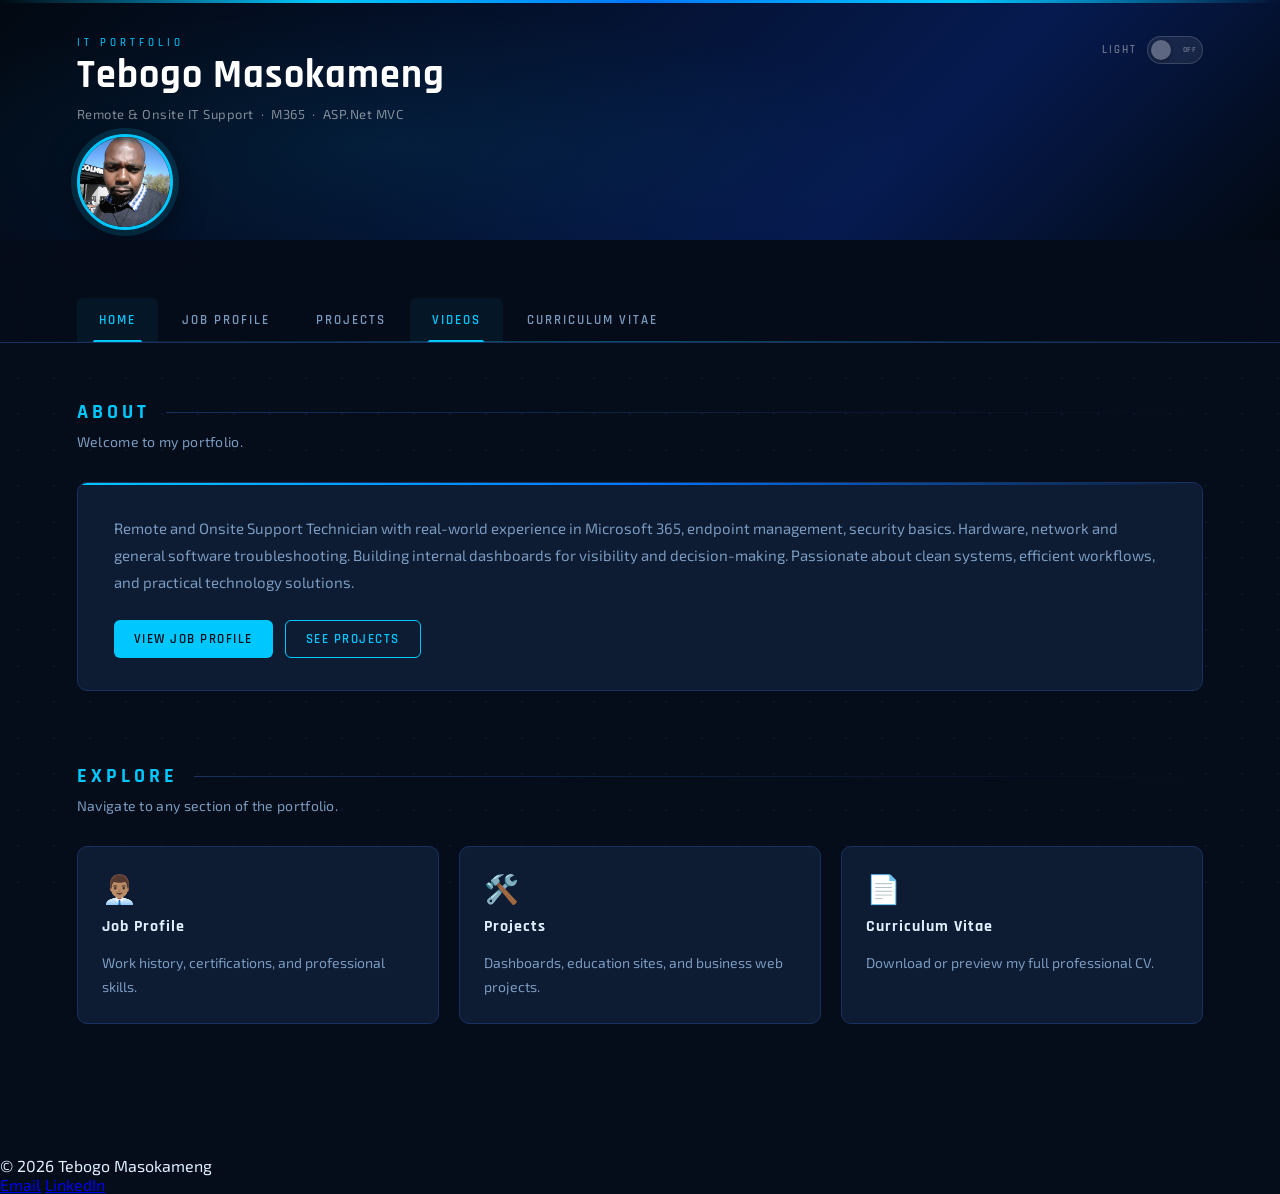
==== commit f0cdcb14: "Update index.html" ====
--- a/index.html
+++ b/index.html
@@ -41,6 +41,7 @@
         <li><a href="index.html" class="active">Home</a></li>
         <li><a href="Job Profile.html">Job Profile</a></li>
         <li><a href="Projects.html">Projects</a></li>
+        <li><a href="Videos.html" class="active">Videos</a></li>
         <li><a href="Curriculum Vitae.html">Curriculum Vitae</a></li>
       </ul>
     </div>
--- a/style.css
+++ b/style.css
@@ -180,7 +180,7 @@
    ============================================================ */
 .profile-pic-wrap {
   position: absolute;
-  bottom: 0px;
+  bottom: 10px;
   left: 6%;
   z-index: 20;
 }
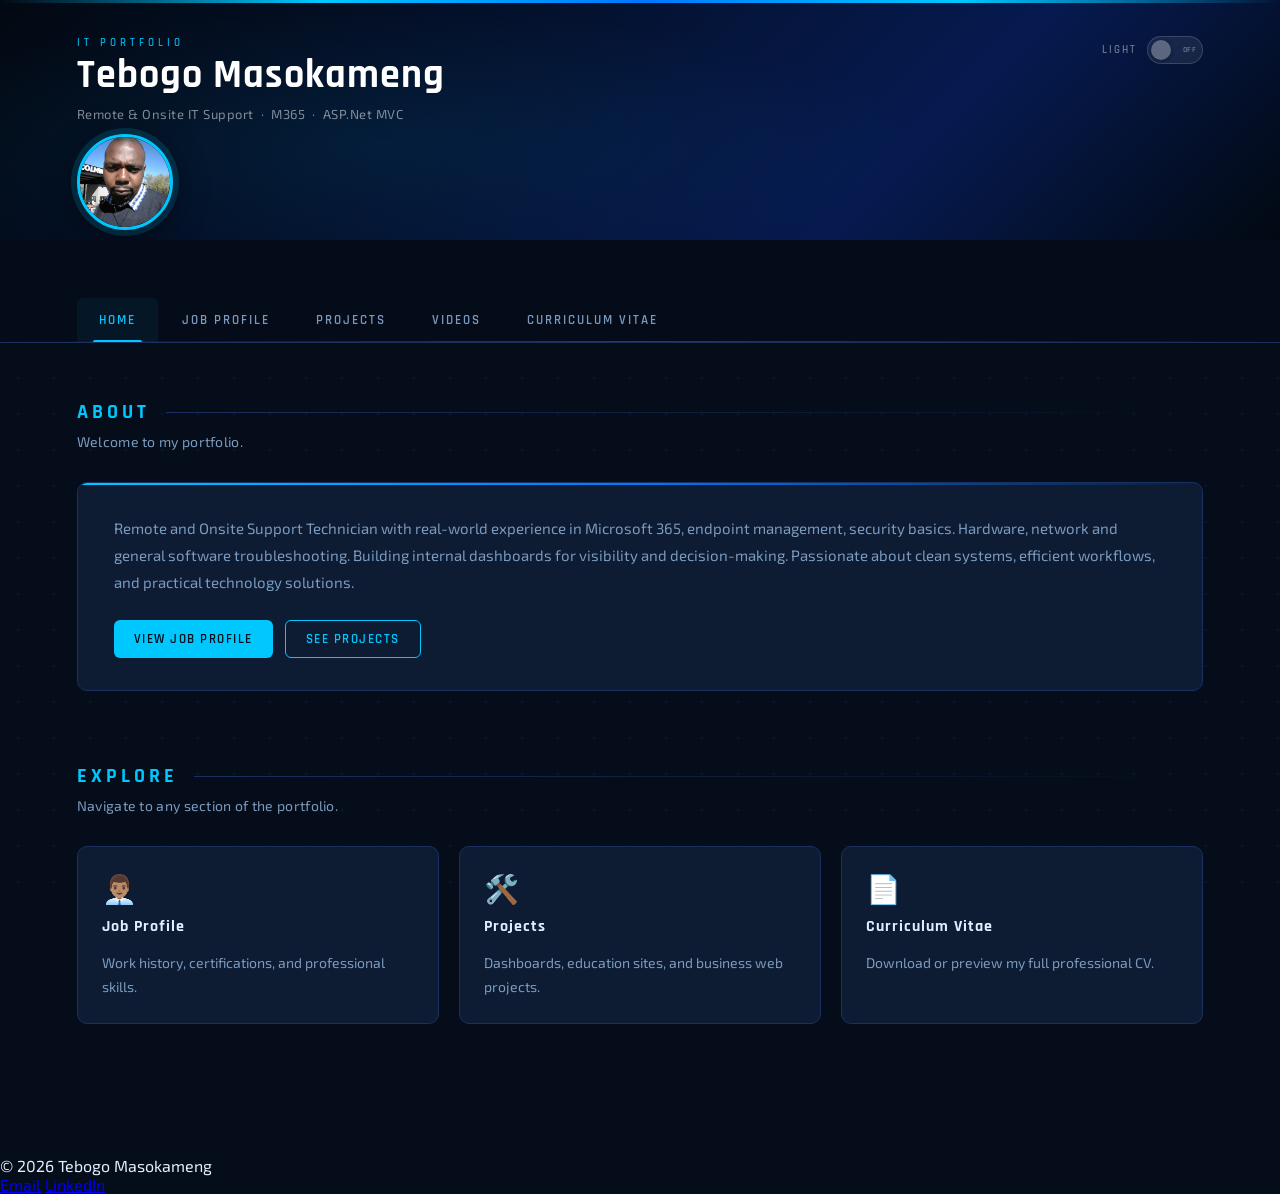
==== commit 50f0e434: "Update index.html" ====
--- a/index.html
+++ b/index.html
@@ -41,7 +41,7 @@
         <li><a href="index.html" class="active">Home</a></li>
         <li><a href="Job Profile.html">Job Profile</a></li>
         <li><a href="Projects.html">Projects</a></li>
-        <li><a href="Videos.html" class="active">Videos</a></li>
+        <li><a href="Videos.html">Videos</a></li>
         <li><a href="Curriculum Vitae.html">Curriculum Vitae</a></li>
       </ul>
     </div>
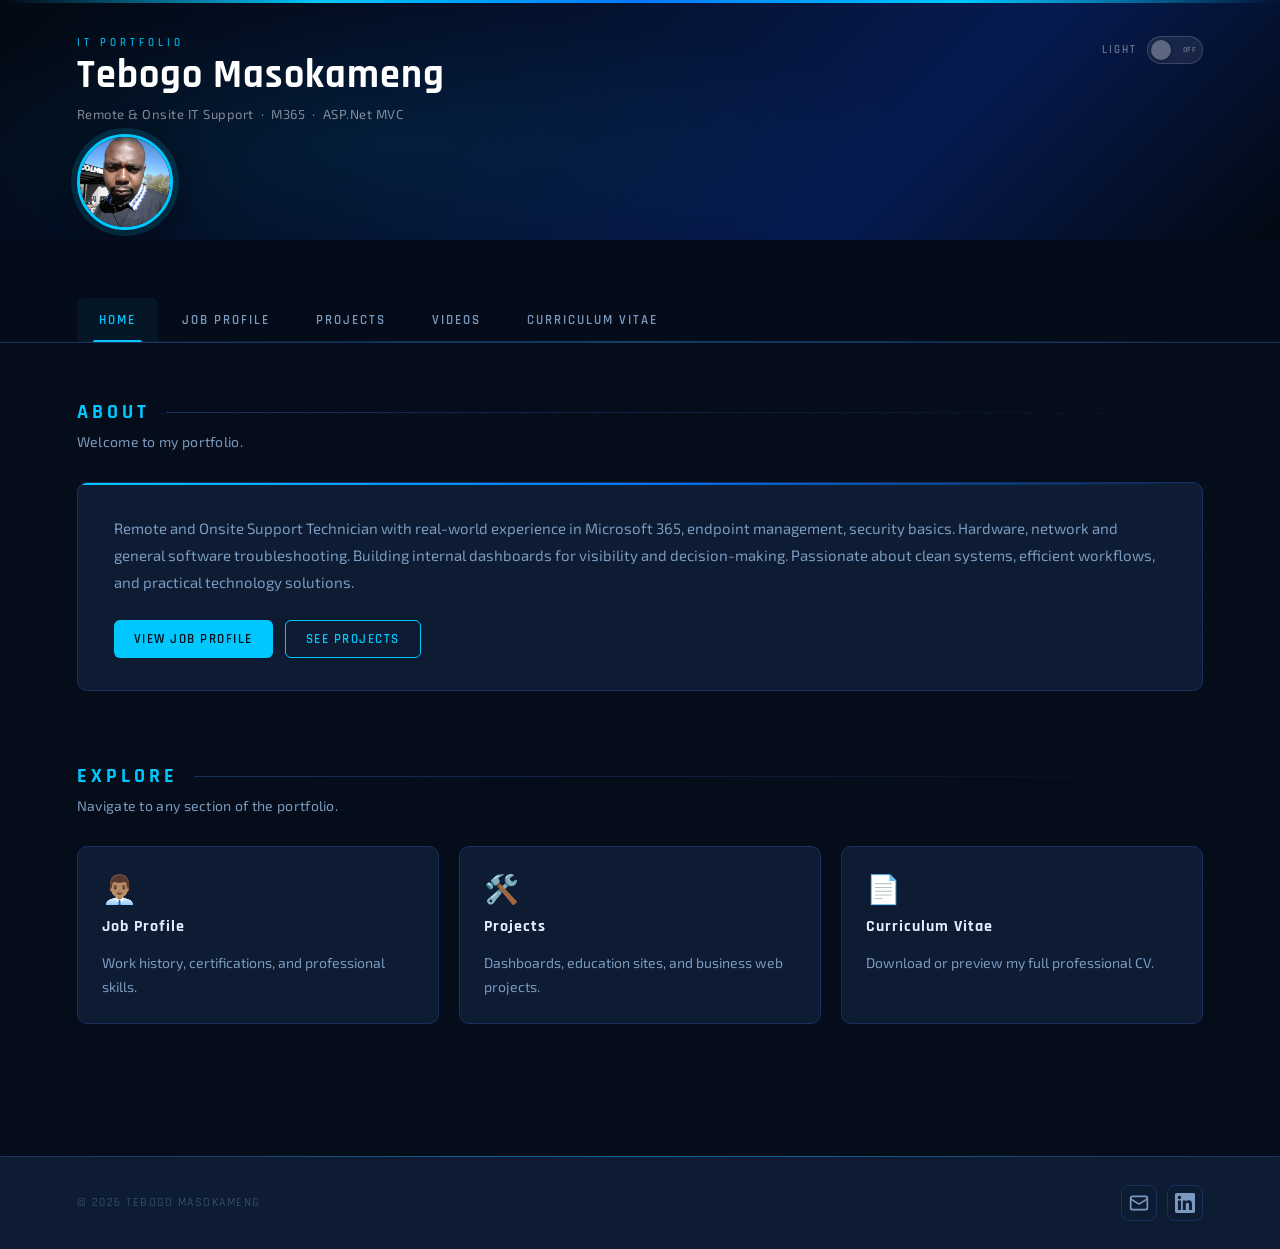
==== commit 6e8660a2: "Fix HTML encoding issues in index.html" ====
--- a/index.html
+++ b/index.html
@@ -106,12 +106,15 @@
     <div class="footer-content">
       <p>© 2026 Tebogo Masokameng</p>
       <div class="footer-links">
-        <a href="mailto:tmasoks87@gmail.com">Email</a>
-        <a href="https://www.linkedin.com/in/tebogo-masokameng-768700" target="_blank">LinkedIn</a>
+        <a href="mailto:tmasoks87@gmail.com" aria-label="Email" title="Email">
+          <svg xmlns="http://www.w3.org/2000/svg" width="20" height="20" viewBox="0 0 24 24" fill="none" stroke="currentColor" stroke-width="2" stroke-linecap="round" stroke-linejoin="round"><rect x="2" y="4" width="20" height="16" rx="2"/><path d="m22 7-8.97 5.7a1.94 1.94 0 0 1-2.06 0L2 7"/></svg>
+        </a>
+        <a href="https://www.linkedin.com/in/tebogo-masokameng-768700" target="_blank" aria-label="LinkedIn" title="LinkedIn">
+          <svg xmlns="http://www.w3.org/2000/svg" width="20" height="20" viewBox="0 0 24 24" fill="currentColor"><path d="M20.447 20.452h-3.554v-5.569c0-1.328-.027-3.037-1.852-3.037-1.853 0-2.136 1.445-2.136 2.939v5.667H9.351V9h3.414v1.561h.046c.477-.9 1.637-1.85 3.37-1.85 3.601 0 4.267 2.37 4.267 5.455v6.286zM5.337 7.433a2.062 2.062 0 0 1-2.063-2.065 2.064 2.064 0 1 1 2.063 2.065zm1.782 13.019H3.555V9h3.564v11.452zM22.225 0H1.771C.792 0 0 .774 0 1.729v20.542C0 23.227.792 24 1.771 24h20.451C23.2 24 24 23.227 24 22.271V1.729C24 .774 23.2 0 22.222 0h.003z"/></svg>
+        </a>
       </div>
     </div>
   </footer>
-
   <script src="script.js"></script>
 </body>
 </html>
--- a/style.css
+++ b/style.css
@@ -824,3 +824,156 @@
     text-align: center;
   }
 }
+
+/* ============================================================
+   FOOTER
+   ============================================================ */
+footer {
+  background: var(--surface);
+  border-top: 1px solid var(--border);
+  padding: 28px 6%;
+  position: relative;
+  z-index: 1;
+}
+
+footer::before {
+  content: '';
+  position: absolute;
+  top: -1px;
+  left: 0;
+  right: 0;
+  height: 1px;
+  background: linear-gradient(90deg, transparent, var(--accent), transparent);
+  opacity: 0.4;
+}
+
+.footer-content {
+  max-width: 1280px;
+  margin: 0 auto;
+  display: flex;
+  justify-content: space-between;
+  align-items: center;
+  flex-wrap: wrap;
+  gap: 12px;
+}
+
+footer p {
+  font-size: 12px;
+  color: var(--text-dim);
+  font-family: 'Rajdhani', sans-serif;
+  letter-spacing: 1.5px;
+  text-transform: uppercase;
+}
+
+.footer-links {
+  display: flex;
+  gap: 10px;
+}
+
+.footer-links a {
+  display: flex;
+  align-items: center;
+  justify-content: center;
+  width: 36px;
+  height: 36px;
+  border-radius: 8px;
+  color: var(--text-muted);
+  text-decoration: none;
+  border: 1px solid var(--border);
+  background: var(--surface);
+  transition: color 0.2s, border-color 0.2s, background 0.2s, transform 0.2s, box-shadow 0.2s;
+}
+
+.footer-links a:hover {
+  color: var(--accent);
+  border-color: var(--accent);
+  background: var(--accent-glow2);
+  transform: translateY(-2px);
+  box-shadow: 0 0 12px var(--accent-glow);
+}
+
+/* ============================================================
+   VIDEO PAGE
+   ============================================================ */
+.video-grid {
+  display: grid;
+  grid-template-columns: repeat(auto-fit, minmax(320px, 1fr));
+  gap: 24px;
+}
+
+.video-card {
+  background: var(--card-bg);
+  border: 1px solid var(--card-border);
+  border-radius: 10px;
+  overflow: hidden;
+  transition: transform 0.22s ease, box-shadow 0.22s ease, border-color 0.22s ease;
+  position: relative;
+}
+
+.video-card::before {
+  content: '';
+  position: absolute;
+  top: 0;
+  left: 0;
+  right: 0;
+  height: 2px;
+  background: linear-gradient(90deg, transparent, var(--accent), transparent);
+  opacity: 0;
+  transition: opacity 0.22s;
+  z-index: 1;
+}
+
+.video-card:hover {
+  transform: translateY(-4px);
+  border-color: var(--accent);
+  box-shadow: var(--shadow-glow);
+}
+
+.video-card:hover::before {
+  opacity: 1;
+}
+
+/* 16:9 responsive wrapper */
+.video-wrap {
+  position: relative;
+  width: 100%;
+  padding-top: 56.25%;
+  background: #000;
+}
+
+.video-wrap iframe,
+.video-wrap video {
+  position: absolute;
+  top: 0;
+  left: 0;
+  width: 100%;
+  height: 100%;
+  border: none;
+  display: block;
+}
+
+.video-info {
+  padding: 18px 20px 20px;
+}
+
+.video-info h4 {
+  font-family: 'Rajdhani', sans-serif;
+  font-size: 16px;
+  font-weight: 700;
+  letter-spacing: 1px;
+  margin-bottom: 6px;
+  color: var(--text);
+}
+
+.video-info p {
+  font-size: 14px;
+  line-height: 1.65;
+  color: var(--text-muted);
+  margin-top: 6px;
+}
+
+@media (max-width: 640px) {
+  .video-grid {
+    grid-template-columns: 1fr;
+  }
+}
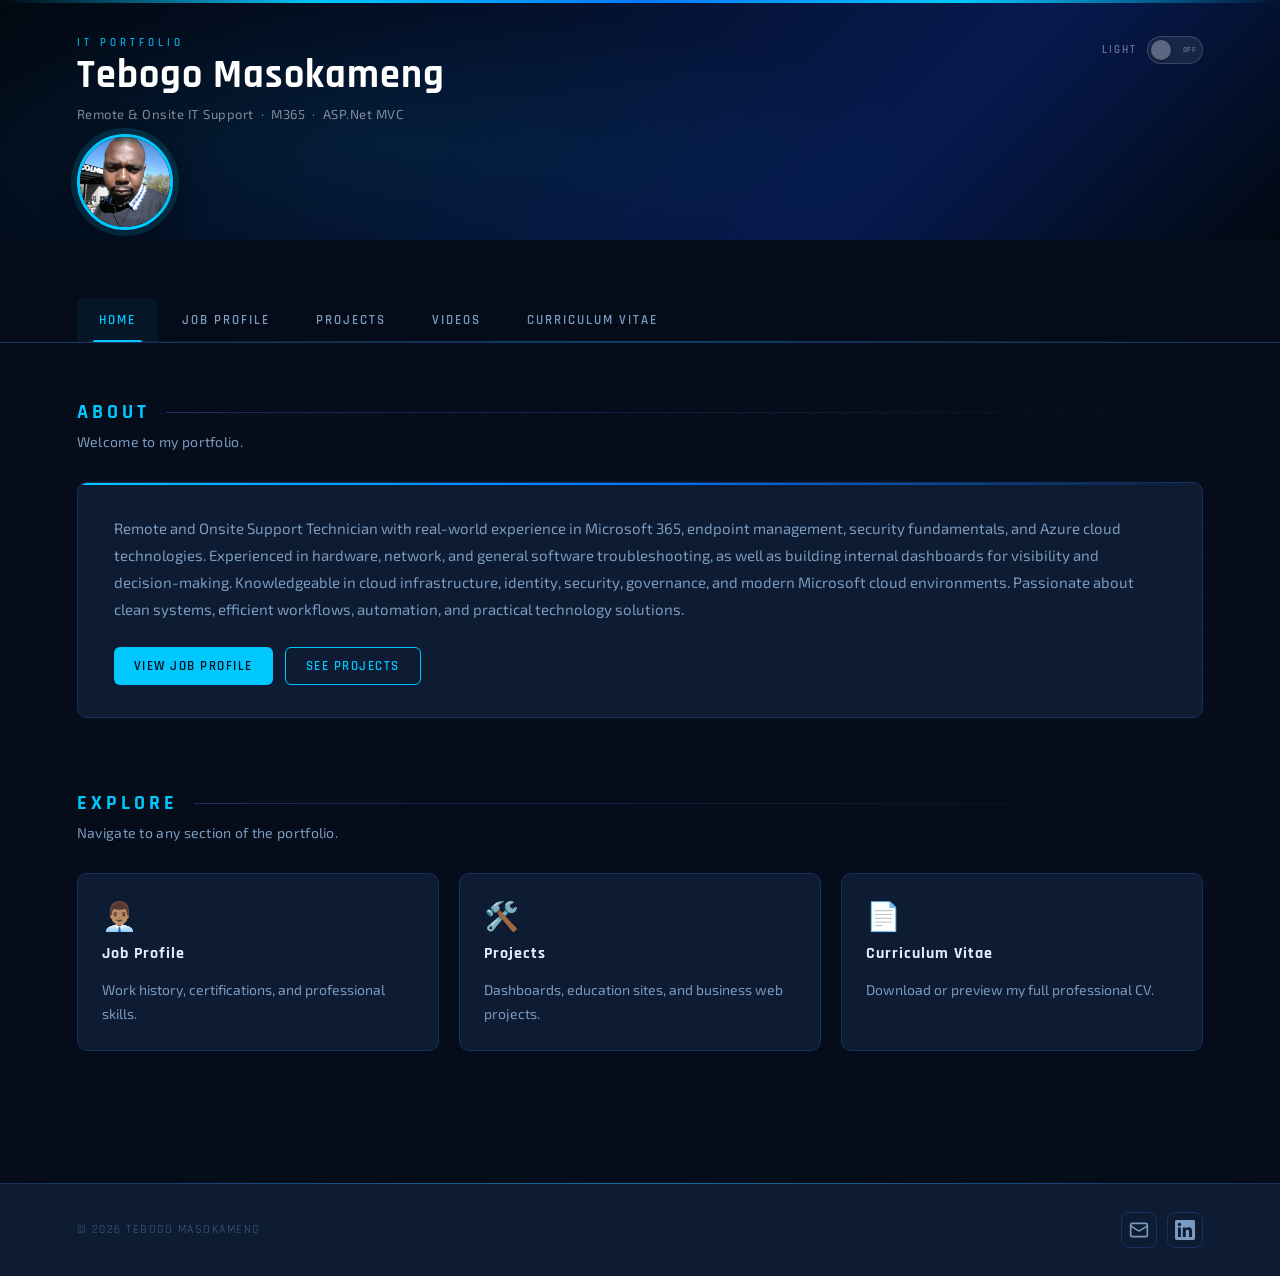
==== commit 99a3d610: "Revise About section with updated skills and experience Updated the About section to include experie" ====
--- a/index.html
+++ b/index.html
@@ -60,10 +60,7 @@
 
       <div class="about-card fade-in">
         <p>
-          Remote and Onsite Support Technician with real-world experience in Microsoft 365,
-          endpoint management, security basics. Hardware, network and general software troubleshooting. Building internal dashboards
-          for visibility and decision-making. Passionate about clean systems, efficient workflows,
-          and practical technology solutions.
+          Remote and Onsite Support Technician with real-world experience in Microsoft 365, endpoint management, security fundamentals, and Azure cloud technologies. Experienced in hardware, network, and general software troubleshooting, as well as building internal dashboards for visibility and decision-making. Knowledgeable in cloud infrastructure, identity, security, governance, and modern Microsoft cloud environments. Passionate about clean systems, efficient workflows, automation, and practical technology solutions.
         </p>
         <div class="about-links">
           <a href="Job Profile.html" class="btn btn-primary">View Job Profile</a>
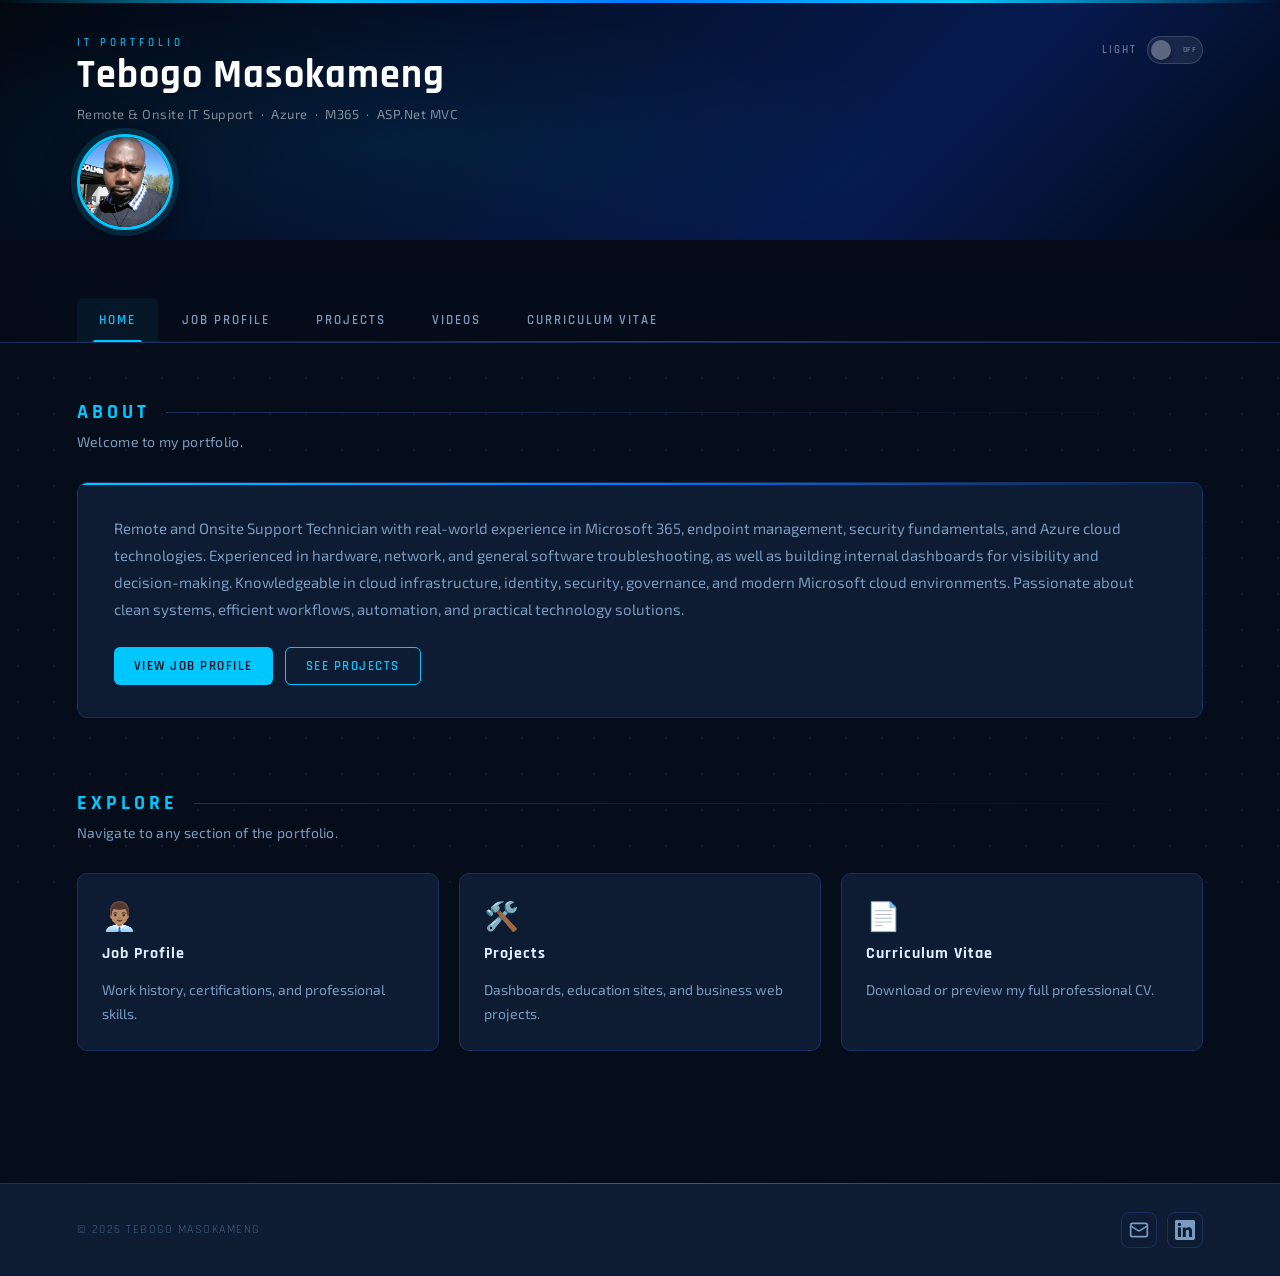
==== commit 6e927c91: "Revise index.html for content and structure updates Updated the HTML structure and content of the po" ====
--- a/index.html
+++ b/index.html
@@ -14,7 +14,7 @@
       <div class="banner-content">
         <span class="banner-label">IT Portfolio</span>
         <h1>Tebogo Masokameng</h1>
-        <p class="banner-subtitle">Remote &amp; Onsite IT Support &nbsp;·&nbsp; M365 &nbsp;·&nbsp; ASP.Net MVC</p>
+        <p class="banner-subtitle">Remote &amp; Onsite IT Support &nbsp;·&nbsp; Azure &nbsp;·&nbsp; M365 &nbsp;·&nbsp; ASP.Net MVC</p>
       </div>
 
       <!-- Theme Toggle -->
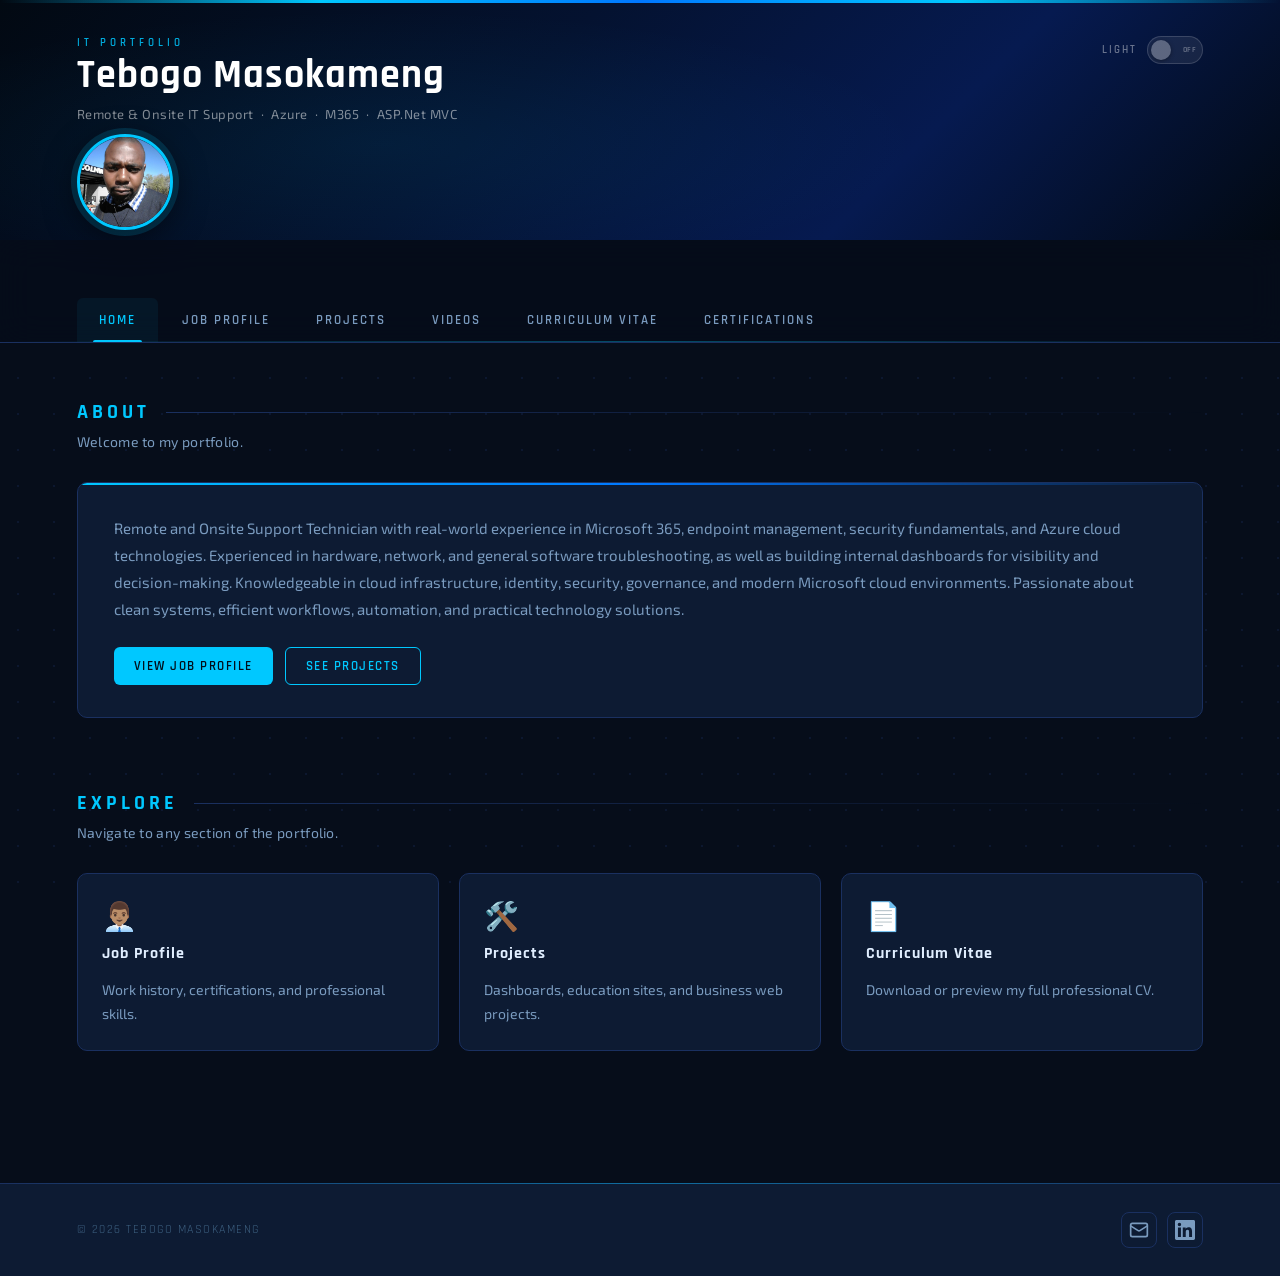
==== commit 44d1d8db: "Add Certifications link to navigation Added a new 'Certifications' link to the navigation." ====
--- a/index.html
+++ b/index.html
@@ -43,6 +43,7 @@
         <li><a href="Projects.html">Projects</a></li>
         <li><a href="Videos.html">Videos</a></li>
         <li><a href="Curriculum Vitae.html">Curriculum Vitae</a></li>
+        <li><a href="Certifications.html">Certifications</a></li>
       </ul>
     </div>
   </nav>
